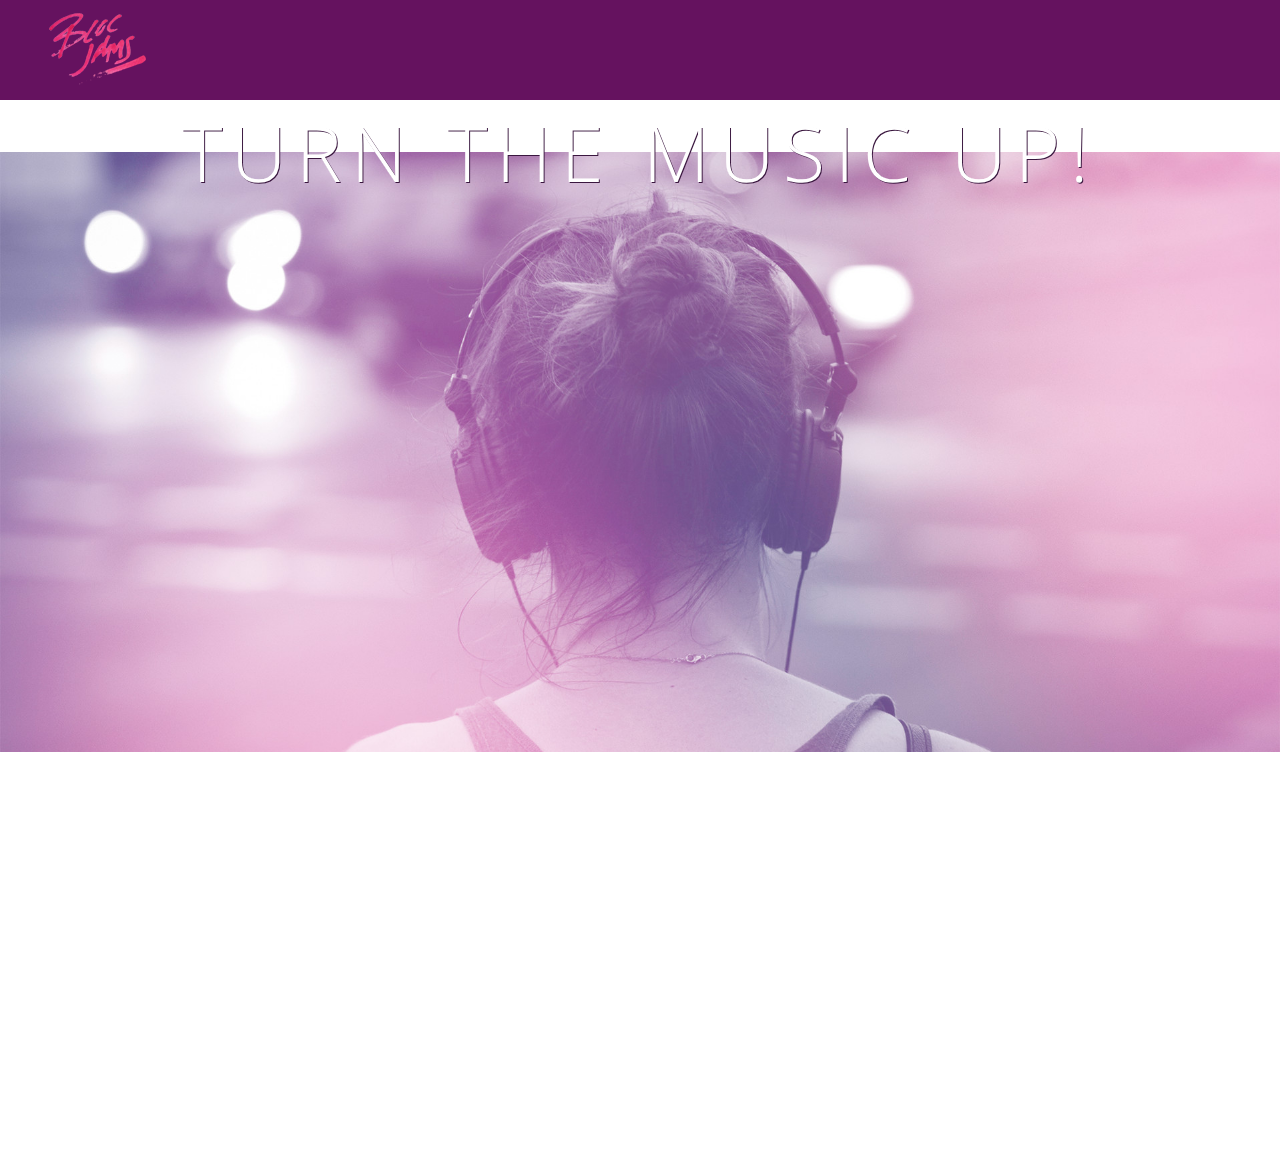
==== index.html @ 317d2a12 "WIP: rotorcaptain edits" ====
<!DOCTYPE html>
 <html>
     <head>
         <title>Bloc Jams</title>
        <meta name="viewport" content="width=device-width, initial-scale=1">
         <link rel="stylesheet" type="text/css" href="http://fonts.googleapis.com/css?family=Open+Sans:400,800,600,700,300">
         <link rel="stylesheet" type="text/css" href="http://code.ionicframework.com/ionicons/2.0.1/css/ionicons.min.css">
         <link rel="stylesheet" type="text/css" href="styles/normalize.css">
         <link rel="stylesheet" type="text/css" href="styles/main.css">
         <link rel="stylesheet" type="text/css" href="styles/landing.css">
 
     </head>
     <body class ="landing">
         <nav class="navbar"> <!-- navigation bar -->
             <img src="assets/images/bloc_jams_logo.png" alt="bloc jams logo" class="logo">
         </nav>
         <section class="hero-content"> <!-- hero content -->
             <h1 class="hero-title">Turn the music up!</h1>
         </section>
         <div class="clearfix"></div>
         <section class="selling-points"> <!-- selling points -->
             <div class="points">
                 <span class="ion-music-note"></span>
                 <h5 class="point-title">Choose your music</h5>
                 <p class="point-description">The world is full of music; why should you have to listen to music that someone else chose?</p>
             </div>
             
             <div class="point column third">
                 <span class="ion-iphone-waves"></span>
                 <h5 class="point-title">Unlimited, streaming, ad-free</h5>
                 <p class="point-description">No arbitrary limits. No distractions.</p>
             </div>
             <div class="point column third">
                 <span class="ion-iphone"></span>
                 <h5 class="point-title">Mobile enabled</h5>
                 <p class="point-description">Listen to your music on the go. This streaming service is available on all mobile platforms.</p>
             </div>
         </section>
     </body>
 </html>
---- styles/main.css ----
*, *:before, *:after {
     -moz-box-sizing: border-box;
     -webkit-box-sizing: border-box;
     box-sizing: border-box;
 }

html {
     height: 100%; /* makes sure our HTML takes up 100% of the browser window */
     font-size: 100%;
 }
 
 body {
     font-family: 'Open Sans'; /* sets our font to the "Open Sans" typeface */
     color: white;             /* sets the text color to white */
     min-height: 100%;         /* says the height of the body must be, at minimum, 100% of the window */
 }
 
 .navbar {
     padding: 0.5rem;
     background-color: rgb(101,18,95);
 }
 
 .navbar .logo {
     position: relative; /* positioning will be explained in a resource */
     left: 2rem;
 }
 
 .container {
     margin: 0 auto;
     max-width: 64rem;
 }
 /* Medium and small screens (640px) */
 @media (min-width: 40rem) {
      html { font-size: 112%; }
           
     .column {
         float: left;
         padding-left: 1rem;
         padding-right: 1rem;
     }
     
     .column.full { width: 100%; }
     .column.two-thirds { width: 66.7%; }
     .column.half { width: 50%; }
     .column.third { width: 33.3%; }
     .column.fourth { width: 25%; }
     .column.flow-opposite { float: right; }  
   
 }
 
 /* Large screens (1024px) */
 @media (min-width: 64rem) {
             html { font-size: 120%; }
 }
 
 .clearfix:before,
 .clearfix:after {
    content: " ";
    display: table;
 }

 .clearfix:after {
       clear: both;
 }
---- styles/landing.css ----
.hero-content {
     position: relative;
     min-height: 600px;
     background-image: url(../assets/images/bloc_jams_bg.jpg);
     background-repeat: no-repeat;
     background-position: center center;
     background-size: cover;
 }
 
 .hero-content .hero-title {
     top: 40%;
     -webkit-transform: translateY(-50%);
     -moz-transform: translateY(-50%);
     transform: translateY(-50%);
     width: 100%;
     text-align: center;
     font-size: 4rem;
     font-weight: 300;
     text-transform: uppercase;
     letter-spacing: 0.5rem;
     text-shadow: 1px 1px 0px rgb(58,23,63);
 }
 
 .selling-points {
     position: relative;
     
 }
 
 .point {
     position: relative;
     padding: 2rem;
     text-align: center;
 }
 
 .point .point-title {
     font-size: 1.25rem;
 }
 
 .ion-music-note,
 .ion-radio-waves,
 .ion-iphone {
     color: rgb(233,50,117);
     font-size: 5rem;
 }
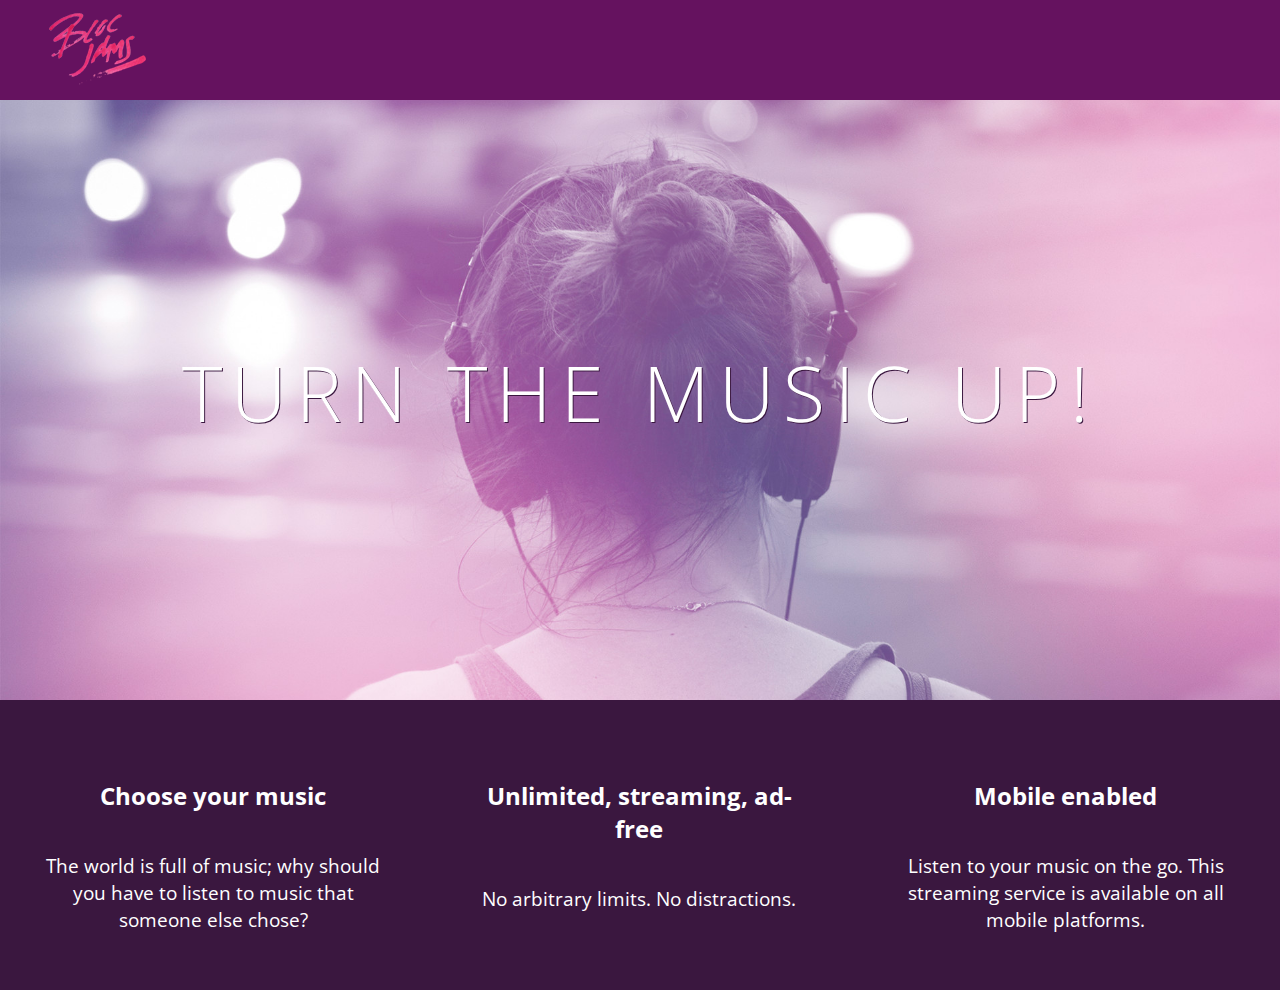
==== commit 7dca62cb: "Fix improper usage of .clearfix for selling points" ====
--- a/index.html
+++ b/index.html
@@ -3,8 +3,8 @@
      <head>
          <title>Bloc Jams</title>
         <meta name="viewport" content="width=device-width, initial-scale=1">
-         <link rel="stylesheet" type="text/css" href="http://fonts.googleapis.com/css?family=Open+Sans:400,800,600,700,300">
-         <link rel="stylesheet" type="text/css" href="http://code.ionicframework.com/ionicons/2.0.1/css/ionicons.min.css">
+         <link rel="stylesheet" type="text/css" href="https://fonts.googleapis.com/css?family=Open+Sans:400,800,600,700,300">
+         <link rel="stylesheet" type="text/css" href="https://code.ionicframework.com/ionicons/2.0.1/css/ionicons.min.css">
          <link rel="stylesheet" type="text/css" href="styles/normalize.css">
          <link rel="stylesheet" type="text/css" href="styles/main.css">
          <link rel="stylesheet" type="text/css" href="styles/landing.css">
@@ -17,16 +17,15 @@
          <section class="hero-content"> <!-- hero content -->
              <h1 class="hero-title">Turn the music up!</h1>
          </section>
-         <div class="clearfix"></div>
-         <section class="selling-points"> <!-- selling points -->
-             <div class="points">
+         <section class="selling-points clearfix"> <!-- selling points -->
+             <div class="point column third">
                  <span class="ion-music-note"></span>
                  <h5 class="point-title">Choose your music</h5>
                  <p class="point-description">The world is full of music; why should you have to listen to music that someone else chose?</p>
              </div>
              
              <div class="point column third">
-                 <span class="ion-iphone-waves"></span>
+                 <span class="ion-radio-waves"></span>
                  <h5 class="point-title">Unlimited, streaming, ad-free</h5>
                  <p class="point-description">No arbitrary limits. No distractions.</p>
              </div>
--- a/styles/landing.css
+++ b/styles/landing.css
@@ -1,4 +1,6 @@
-
+body.landing {
+     background-color: rgb(58,23,63);
+}
  
  .hero-content {
      position: relative;
@@ -10,6 +12,7 @@
  }
  
  .hero-content .hero-title {
+     position: absolute;
      top: 40%;
      -webkit-transform: translateY(-50%);
      -moz-transform: translateY(-50%);
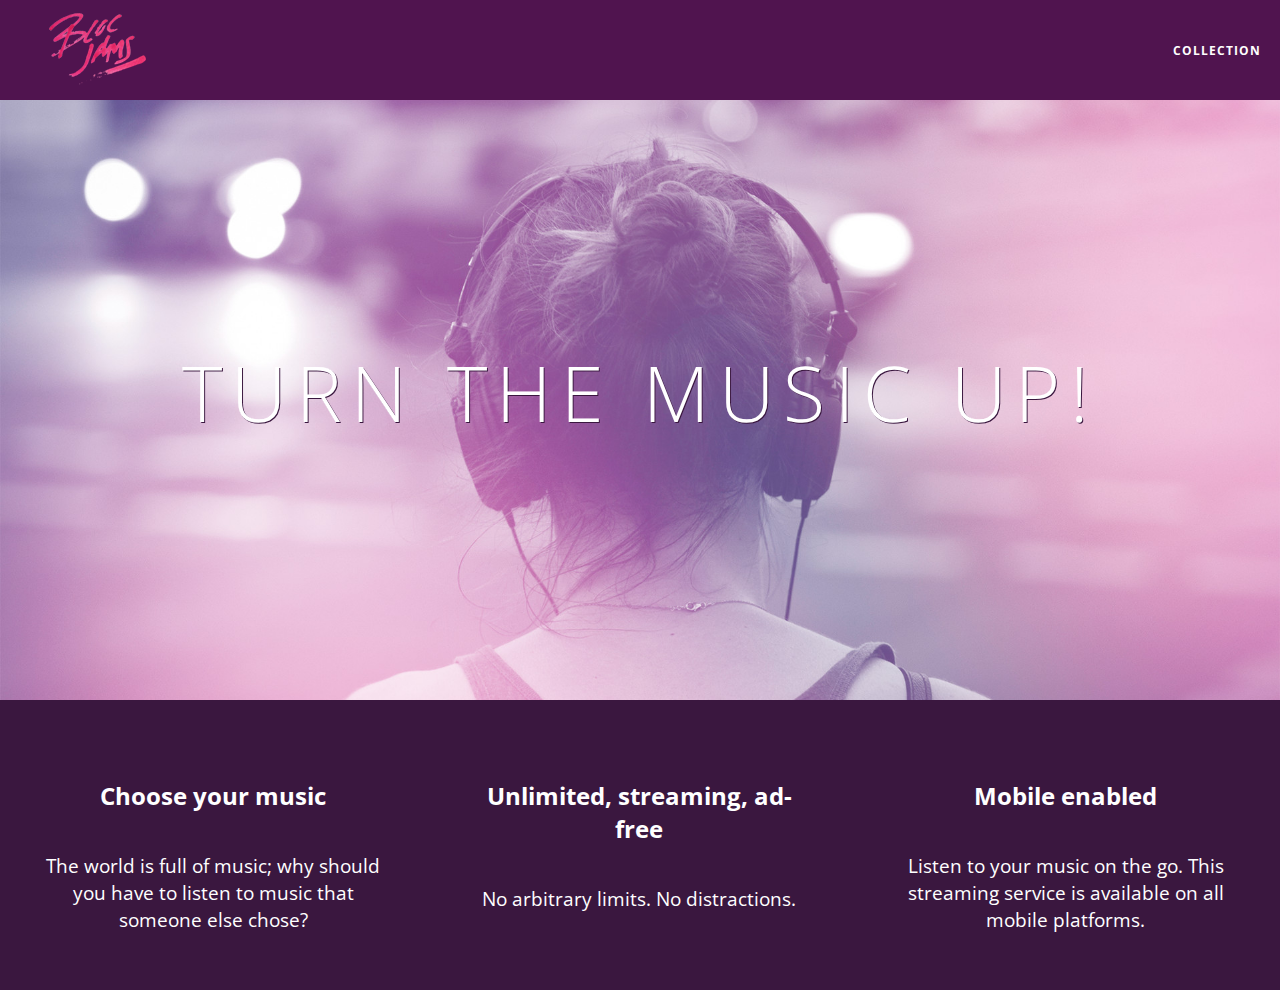
==== commit cb6c11a6: "CP9 complete" ====
--- a/index.html
+++ b/index.html
@@ -12,7 +12,12 @@
      </head>
      <body class ="landing">
          <nav class="navbar"> <!-- navigation bar -->
-             <img src="assets/images/bloc_jams_logo.png" alt="bloc jams logo" class="logo">
+             <a href="index.html" class="logo">
+             <img src="assets/images/bloc_jams_logo.png" alt="bloc jams logo">
+         </a>
+         <div class="links-container">
+             <a href="collection.html" class="navbar-link">collection</a>
+         </div>
          </nav>
          <section class="hero-content"> <!-- hero content -->
              <h1 class="hero-title">Turn the music up!</h1>
--- a/styles/main.css
+++ b/styles/main.css
@@ -16,13 +16,46 @@
  }
  
  .navbar {
+     position: relative;
      padding: 0.5rem;
-     background-color: rgb(101,18,95);
+     background-color: rgb(101,18,95,0.5);
+     z-index: 1;
  }
  
  .navbar .logo {
      position: relative; /* positioning will be explained in a resource */
      left: 2rem;
+     cursor: pointer;  /* produces the finger-pointer icon when you hover over the logo */
+ }
+ 
+ .navbar .links-container {
+     display: table;
+     position: absolute;
+     top: 0;
+     right: 0;
+     height: 100px;
+     color: white;
+     text-decoration: none;
+ }
+ 
+ .links-container .navbar-link {
+     display: table-cell;
+     position: relative;
+     height: 100%;
+     padding-left: 1rem;
+     padding-right: 1rem;
+     vertical-align: middle;
+     color: white;
+     font-size: 0.625rem;
+     letter-spacing: 0.05rem;
+     font-weight: 700;
+     text-transform: uppercase;
+     text-decoration: none;
+     cursor: pointer;
+ }
+ 
+ .links-container .navbar-link:hover {
+     color: rgb(233,50,117);
  }
  
  .container {
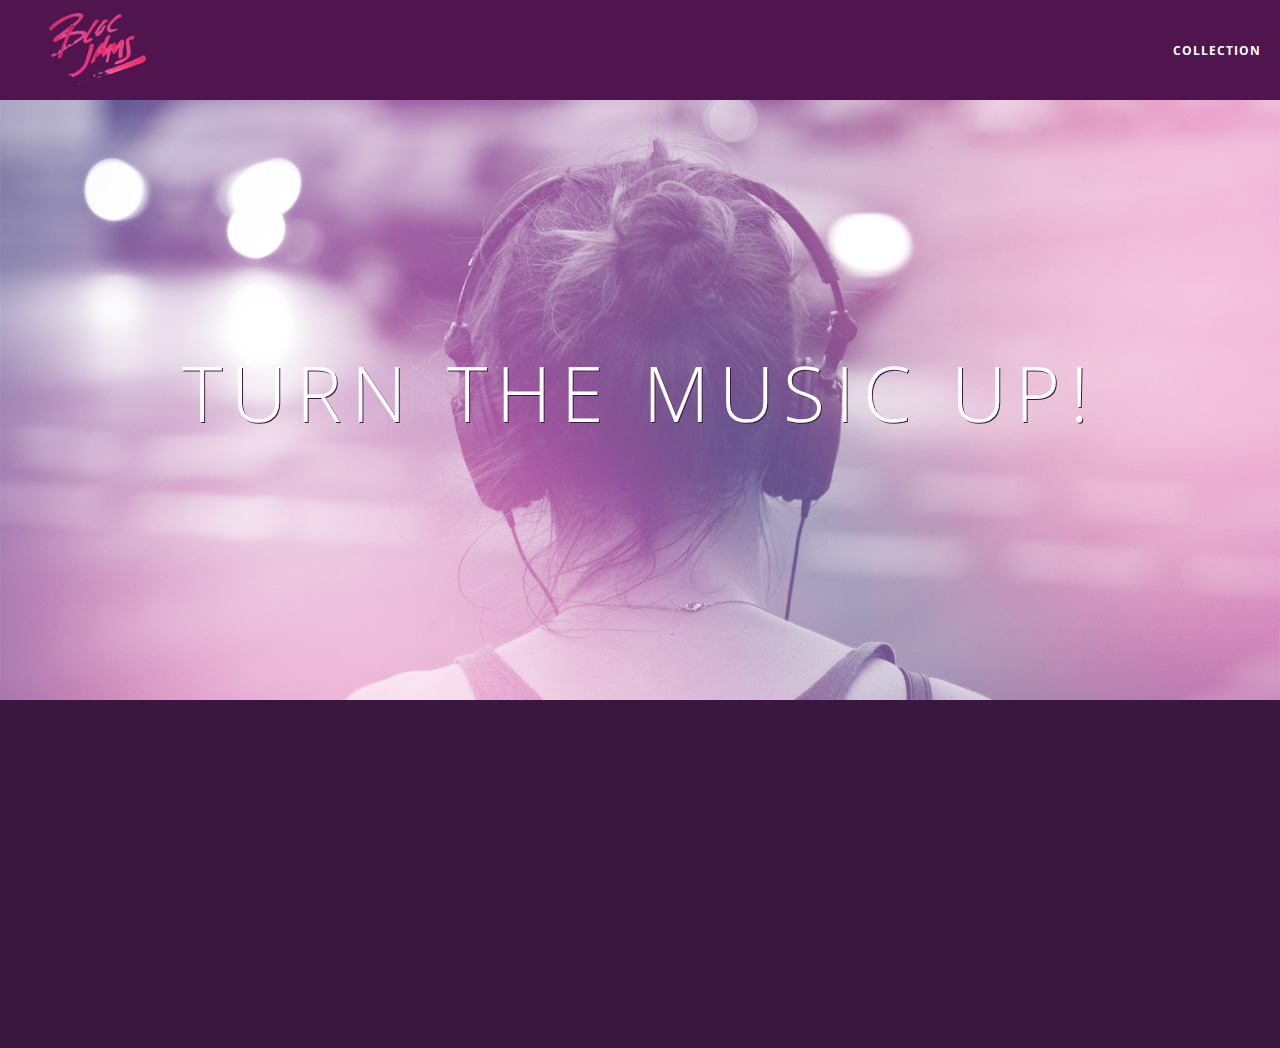
==== commit 505c9eee: "landing.css" ====
--- a/index.html
+++ b/index.html
@@ -40,5 +40,6 @@
                  <p class="point-description">Listen to your music on the go. This streaming service is available on all mobile platforms.</p>
              </div>
          </section>
+         <script src="scripts/landing.js"></script>
      </body>
  </html>--- a/styles/main.css
+++ b/styles/main.css
@@ -62,6 +62,11 @@
      margin: 0 auto;
      max-width: 64rem;
  }
+ 
+ .container.narrow {
+     max-width: 56rem;
+ }
+
  /* Medium and small screens (640px) */
  @media (min-width: 40rem) {
       html { font-size: 112%; }
--- a/styles/landing.css
+++ b/styles/landing.css
@@ -35,6 +35,16 @@
      position: relative;
      padding: 2rem;
      text-align: center;
+     opacity: 0;
+     -webkit-transform: scaleX(0.9) translateY(3rem);
+     -moz-transform: scaleX(0.9) translateY(3rem);
+     transform: scaleX(0.9) translateY(3rem);
+     -webkit-transition: all 0.25s ease-in-out;
+     -moz-transition: all 0.25s ease-in-out;
+     transition: all 0.25s ease-in-out;
+     -webkit-transition-delay: 0.2s;
+     -moz-transition-delay: 0.2s;
+     transition-delay: 0.2s;
  }
  
  .point .point-title {
